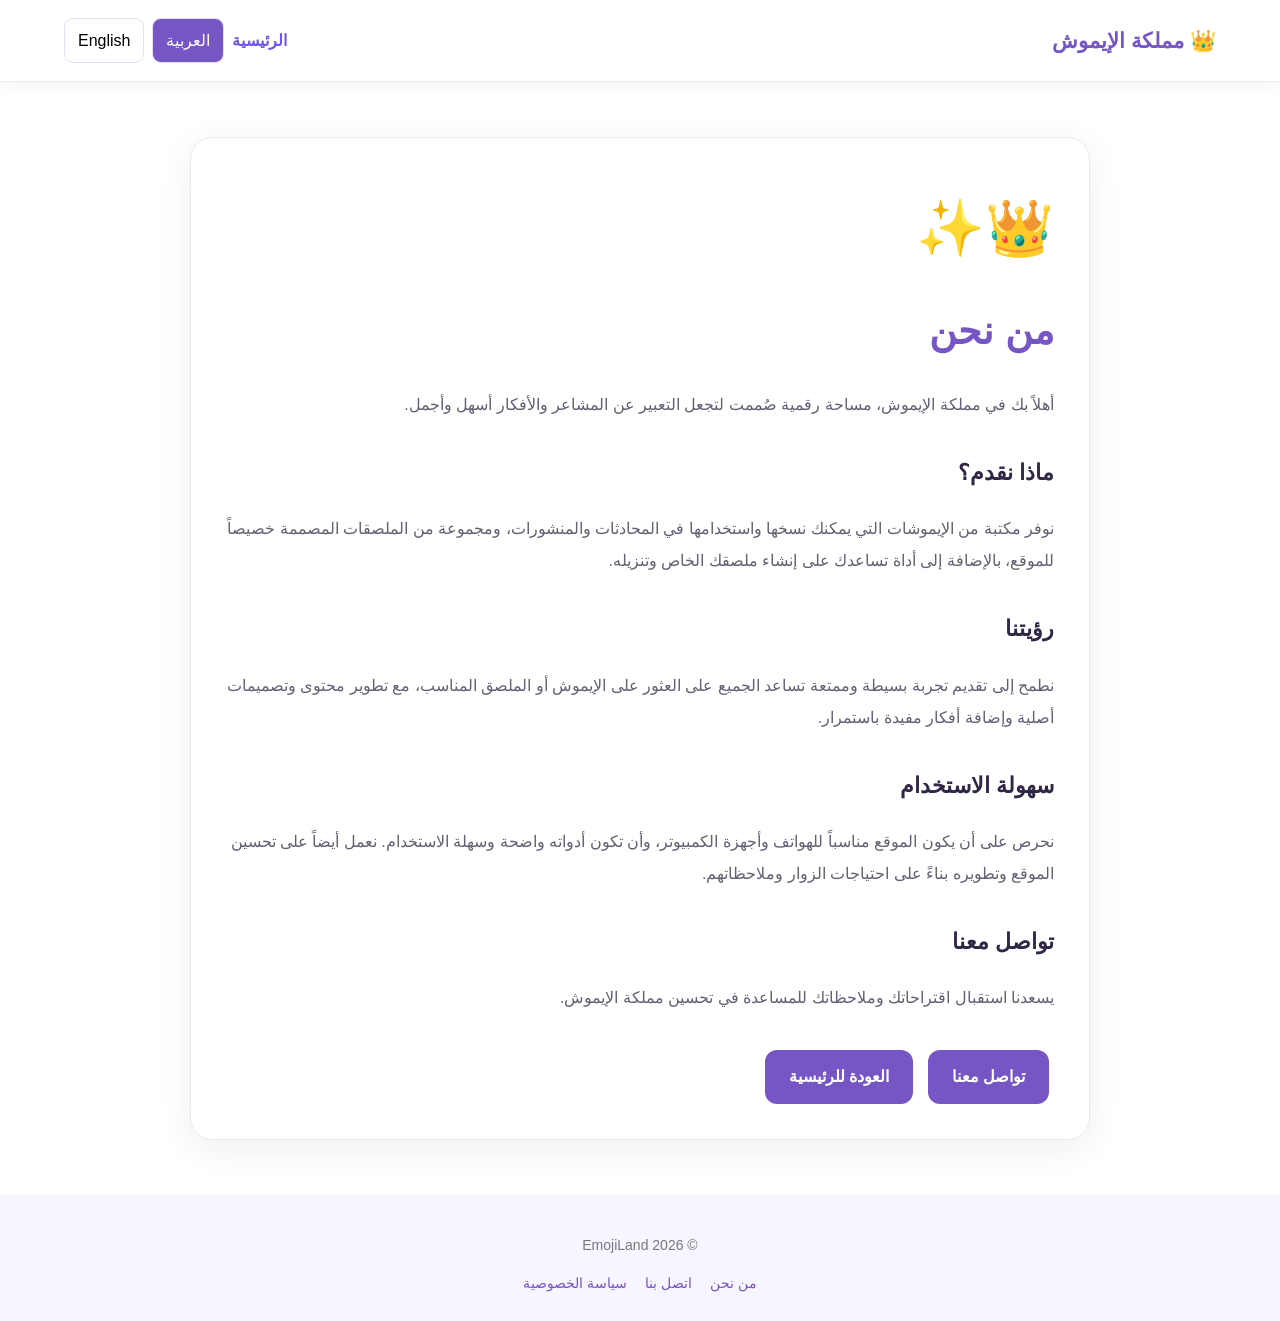
==== about.html @ 87db2301 "Add files via upload" ====
<!DOCTYPE html>
<html lang="ar" dir="rtl">
<head>
  <meta charset="UTF-8">
  <meta name="viewport" content="width=device-width, initial-scale=1.0">
  <meta name="description" content="تعرف على مملكة الإيموش، مكتبة مجانية للإيموشات والملصقات وصانع ملصقات سهل الاستخدام.">
  <meta name="theme-color" content="#7655c5">
  <title>من نحن | مملكة الإيموش</title>
  <link rel="stylesheet" href="style.css">

  <script async src="https://www.googletagmanager.com/gtag/js?id=G-NZ00TSPTWC"></script>
  <script>
    window.dataLayer = window.dataLayer || [];
    function gtag(){dataLayer.push(arguments);}
    gtag('js', new Date());
    gtag('config', 'G-NZ00TSPTWC');
  </script>

  <style>
    .about-page {
      width: min(900px, 92%);
      margin: 55px auto;
      padding: 35px;
      background: #fff;
      border-radius: 22px;
      box-shadow: 0 8px 35px rgba(30, 25, 60, .07);
      line-height: 2;
    }
    .about-page h1 {
      color: #7655c5;
      font-size: clamp(26px, 5vw, 38px);
      margin: 0 0 20px;
    }
    .about-page h2 {
      color: #302747;
      font-size: 22px;
      margin-top: 30px;
    }
    .about-page p {
      color: #626174;
      font-size: 16px;
    }
    .about-icon {
      font-size: 55px;
      margin-bottom: 10px;
    }
    .about-home {
      display: inline-block;
      margin-top: 20px;
      padding: 11px 24px;
      border-radius: 12px;
      background: #7655c5;
      color: white;
      text-decoration: none;
      font-weight: bold;
    }
    .about-header {
      display: flex;
      align-items: center;
      justify-content: space-between;
      gap: 15px;
      flex-wrap: wrap;
      padding: 18px 5%;
      background: white;
      box-shadow: 0 3px 15px rgba(0,0,0,.05);
    }
    .about-brand {
      color: #7655c5;
      font-size: 21px;
      font-weight: bold;
      text-decoration: none;
    }
    .about-actions {
      display: flex;
      align-items: center;
      gap: 8px;
      flex-wrap: wrap;
    }
    .about-actions button {
      border: 1px solid #e5def5;
      background: #fff;
      padding: 8px 13px;
      border-radius: 9px;
      cursor: pointer;
    }
    .about-actions button.active {
      background: #7655c5;
      color: #fff;
    }
    .about-footer {
      text-align: center;
      padding: 25px 15px;
      color: #777;
      font-size: 14px;
    }
    .about-footer a {
      color: #7655c5;
      text-decoration: none;
      margin: 0 7px;
    }
    @media(max-width:600px) {
      .about-page {
        padding: 23px 18px;
        margin: 25px auto;
      }
      .about-page p {
        font-size: 15px;
      }
    }
  </style>
</head>

<body>

  <header class="about-header">
    <a class="about-brand" href="index.html">👑 مملكة الإيموش</a>

    <div class="about-actions">
      <a href="index.html" data-i18n data-ar="الرئيسية" data-en="Home">الرئيسية</a>
      <button type="button" data-lang="ar">العربية</button>
      <button type="button" data-lang="en">English</button>
    </div>
  </header>

  <main class="about-page">
    <div class="about-icon">👑✨</div>

    <h1 data-i18n data-ar="من نحن" data-en="About Us">من نحن</h1>

    <p data-i18n
       data-ar="أهلاً بك في مملكة الإيموش، مساحة رقمية صُممت لتجعل التعبير عن المشاعر والأفكار أسهل وأجمل."
       data-en="Welcome to EmojiLand, a digital space designed to make expressing feelings and ideas easier and more enjoyable.">
      أهلاً بك في مملكة الإيموش، مساحة رقمية صُممت لتجعل التعبير عن المشاعر والأفكار أسهل وأجمل.
    </p>

    <h2 data-i18n data-ar="ماذا نقدم؟" data-en="What Do We Offer?">ماذا نقدم؟</h2>

    <p data-i18n
       data-ar="نوفر مكتبة من الإيموشات التي يمكنك نسخها واستخدامها في المحادثات والمنشورات، ومجموعة من الملصقات المصممة خصيصاً للموقع، بالإضافة إلى أداة تساعدك على إنشاء ملصقك الخاص وتنزيله."
       data-en="We offer a library of emojis you can copy and use in chats and posts, a collection of stickers designed for our website, and a tool that helps you create and download your own sticker.">
      نوفر مكتبة من الإيموشات التي يمكنك نسخها واستخدامها في المحادثات والمنشورات، ومجموعة من الملصقات المصممة خصيصاً للموقع، بالإضافة إلى أداة تساعدك على إنشاء ملصقك الخاص وتنزيله.
    </p>

    <h2 data-i18n data-ar="رؤيتنا" data-en="Our Vision">رؤيتنا</h2>

    <p data-i18n
       data-ar="نطمح إلى تقديم تجربة بسيطة وممتعة تساعد الجميع على العثور على الإيموش أو الملصق المناسب، مع تطوير محتوى وتصميمات أصلية وإضافة أفكار مفيدة باستمرار."
       data-en="Our goal is to provide a simple and enjoyable experience that helps everyone find the right emoji or sticker, while continually developing original designs and useful features.">
      نطمح إلى تقديم تجربة بسيطة وممتعة تساعد الجميع على العثور على الإيموش أو الملصق المناسب، مع تطوير محتوى وتصميمات أصلية وإضافة أفكار مفيدة باستمرار.
    </p>

    <h2 data-i18n data-ar="سهولة الاستخدام" data-en="Easy to Use">سهولة الاستخدام</h2>

    <p data-i18n
       data-ar="نحرص على أن يكون الموقع مناسباً للهواتف وأجهزة الكمبيوتر، وأن تكون أدواته واضحة وسهلة الاستخدام. نعمل أيضاً على تحسين الموقع وتطويره بناءً على احتياجات الزوار وملاحظاتهم."
       data-en="We work to make the website suitable for phones and computers, with clear and easy-to-use tools. We also aim to improve the website based on visitors' needs and feedback.">
      نحرص على أن يكون الموقع مناسباً للهواتف وأجهزة الكمبيوتر، وأن تكون أدواته واضحة وسهلة الاستخدام. نعمل أيضاً على تحسين الموقع وتطويره بناءً على احتياجات الزوار وملاحظاتهم.
    </p>

    <h2 data-i18n data-ar="تواصل معنا" data-en="Get in Touch">تواصل معنا</h2>

    <p data-i18n
       data-ar="يسعدنا استقبال اقتراحاتك وملاحظاتك للمساعدة في تحسين مملكة الإيموش."
       data-en="We welcome your suggestions and feedback to help us improve EmojiLand.">
      يسعدنا استقبال اقتراحاتك وملاحظاتك للمساعدة في تحسين مملكة الإيموش.
    </p>

    <a class="about-home" href="contact.html"
       data-i18n data-ar="تواصل معنا" data-en="Contact Us">تواصل معنا</a>

    <a class="about-home" href="index.html"
       data-i18n data-ar="العودة للرئيسية" data-en="Back to Home">العودة للرئيسية</a>
  </main>

  <footer class="about-footer">
    <p>© <span id="currentYear"></span> EmojiLand</p>
    <a href="about.html" data-i18n data-ar="من نحن" data-en="About Us">من نحن</a>
    <a href="contact.html" data-i18n data-ar="اتصل بنا" data-en="Contact">اتصل بنا</a>
    <a href="privacy.html" data-i18n data-ar="سياسة الخصوصية" data-en="Privacy Policy">سياسة الخصوصية</a>
  </footer>

  <script src="app.js"></script>
  <script>
    document.getElementById("currentYear").textContent = new Date().getFullYear();
  </script>

</body>
</html>
---- style.css ----
/* =========================================
   EMOJILAND - COMPLETE SITE DESIGN
   ========================================= */

:root {
  --primary: #7055ed;
  --primary-dark: #563bd0;
  --pink: #ff6597;
  --dark: #25223b;
  --muted: #77758b;
  --background: #ffffff;
  --soft: #f7f5ff;
  --border: #ece9f5;
  --radius: 20px;
  --shadow: 0 12px 35px rgba(60,43,120,.09);
}

* {
  box-sizing: border-box;
}

html {
  scroll-behavior: smooth;
  scroll-padding-top: 90px;
}

body {
  margin: 0;
  font-family: Arial, Tahoma, sans-serif;
  background: var(--background);
  color: var(--dark);
  line-height: 1.7;
}

button, input, select, textarea {
  font: inherit;
}

button, a {
  -webkit-tap-highlight-color: transparent;
}

a {
  text-decoration: none;
  color: inherit;
}

button {
  cursor: pointer;
}

/* HEADER */

.header {
  width: 100%;
  min-height: 76px;
  padding: 12px 5%;
  display: flex;
  align-items: center;
  justify-content: space-between;
  gap: 20px;
  background: rgba(255,255,255,.97);
  border-bottom: 1px solid var(--border);
  position: sticky;
  top: 0;
  z-index: 1000;
  backdrop-filter: blur(12px);
}

.header-content {
  width: 100%;
  display: flex;
  align-items: center;
  justify-content: space-between;
  gap: 20px;
}

.logo {
  display: flex;
  align-items: center;
  gap: 10px;
  font-size: 19px;
  font-weight: 900;
  white-space: nowrap;
}

.logo-icon {
  width: 38px;
  height: 38px;
  display: grid;
  place-items: center;
  border-radius: 13px;
  color: white;
  font-size: 23px;
  background: linear-gradient(135deg,#7055ed,#ff6597);
}

.navigation, .nav {
  display: flex;
  align-items: center;
  gap: 25px;
}

.navigation a, .nav a {
  color: #625f75;
  font-size: 14px;
  font-weight: 700;
  transition: .2s;
}

.navigation a:hover, .nav a:hover {
  color: var(--primary);
}

.language-button {
  border: 1px solid var(--border);
  border-radius: 30px;
  background: white;
  color: var(--primary);
  font-weight: 800;
  padding: 9px 17px;
  cursor: pointer;
  transition: .2s;
  flex-shrink: 0;
}

.language-button:hover {
  background: var(--soft);
  border-color: var(--primary);
}

/* HERO */

.hero {
  max-width: 1200px;
  margin: 15px auto 0;
  min-height: 390px;
  padding: 45px 35px;
  display: grid;
  grid-template-columns: 1.1fr .9fr;
  align-items: center;
  gap: 25px;
  overflow: hidden;
}

.hero-content {
  position: relative;
  z-index: 2;
}

.small-title {
  display: inline-block;
  color: var(--primary);
  font-size: 14px;
  font-weight: 900;
}

.hero h1 {
  font-size: clamp(36px,5vw,58px);
  line-height: 1.35;
  margin: 10px 0;
  letter-spacing: -1px;
}

.hero p {
  max-width: 540px;
  color: var(--muted);
  font-size: 16px;
  line-height: 2;
  margin: 12px 0 23px;
}

.main-button {
  display: inline-flex;
  justify-content: center;
  align-items: center;
  gap: 8px;
  background: linear-gradient(110deg,var(--primary),#967bff);
  color: white;
  border: 0;
  border-radius: 14px;
  padding: 13px 25px;
  font-weight: 900;
  cursor: pointer;
  box-shadow: 0 9px 24px rgba(112,85,237,.22);
  transition: transform .2s,box-shadow .2s;
}

.main-button:hover {
  transform: translateY(-3px);
  box-shadow: 0 13px 28px rgba(112,85,237,.3);
}

/* HERO ART */

.hero-art {
  height: 300px;
  position: relative;
  display: grid;
  place-items: center;
  background: radial-gradient(circle,#f0eaff 0%,#faf8ff 50%,transparent 72%);
}

.art-center {
  width: 175px;
  height: 175px;
  display: grid;
  place-items: center;
  border-radius: 45px;
  transform: rotate(-12deg);
  background: linear-gradient(135deg,#ffdfeb,#e7e0ff);
  color: white;
  font-size: 80px;
  box-shadow: var(--shadow);
}

.floating-emoji {
  position: absolute;
  display: grid;
  place-items: center;
  width: 75px;
  height: 75px;
  border-radius: 23px;
  background: white;
  font-size: 40px;
  box-shadow: var(--shadow);
  animation: float 4s ease-in-out infinite;
}

.emoji-one { top: 15px; right: 15%; }
.emoji-two { bottom: 15px; right: 20%; animation-delay: .7s; }
.emoji-three { top: 40px; left: 12%; animation-delay: 1.2s; }
.emoji-four { bottom: 25px; left: 14%; animation-delay: 1.7s; }

@keyframes float {
  0%,100% { transform: translateY(0) rotate(-5deg); }
  50% { transform: translateY(-12px) rotate(5deg); }
}

/* GENERAL SECTIONS */

.content-section {
  max-width: 1200px;
  margin: 0 auto;
  padding: 38px 35px;
}

.section-heading {
  display: flex;
  justify-content: space-between;
  align-items: end;
  gap: 20px;
  margin-bottom: 24px;
}

.section-heading h2,
.maker-heading h2 {
  font-size: 29px;
  margin: 5px 0;
}

.section-heading input {
  width: 280px;
  max-width: 100%;
  padding: 12px 16px;
  border: 1px solid var(--border);
  border-radius: 13px;
  background: white;
  outline: none;
}

.section-heading input:focus {
  border-color: var(--primary);
  box-shadow: 0 0 0 3px rgba(112,85,237,.09);
}

/* CATEGORY CARDS */

.emoji-categories {
  display: grid;
  grid-template-columns: repeat(3,minmax(0,1fr));
  gap: 20px;
  width: 100%;
}

.category-card {
  position: relative;
  display: flex;
  flex-direction: column;
  align-items: center;
  justify-content: center;
  min-height: 195px;
  padding: 22px 18px;
  text-align: center;
  background: white;
  border: 1px solid var(--border);
  border-radius: 22px;
  box-shadow: 0 8px 25px rgba(60,43,120,.06);
  transition: .25s ease;
  overflow: hidden;
  cursor: pointer;
}

.category-card:hover {
  transform: translateY(-6px);
  border-color: #cfc4ff;
  box-shadow: var(--shadow);
}

.category-icon {
  font-size: 48px;
  margin-bottom: 8px;
}

.category-card h3 {
  font-size: 18px;
  margin: 5px 0;
}

.category-card p {
  color: var(--muted);
  font-size: 13px;
  margin: 3px 0;
}

.category-arrow {
  color: var(--primary);
  font-size: 22px;
  margin-top: 5px;
}

/* STICKERS */

.stickers-section {
  background: var(--soft);
  max-width: 100%;
  padding-left: max(35px,calc((100% - 1130px)/2));
  padding-right: max(35px,calc((100% - 1130px)/2));
  margin-top: 15px;
  margin-bottom: 15px;
}

.sticker-grid {
  display: grid;
  grid-template-columns: repeat(4,minmax(0,1fr));
  gap: 18px;
}

.sticker-card {
  background: white;
  border: 1px solid var(--border);
  border-radius: 19px;
  padding: 15px;
  text-align: center;
  box-shadow: 0 6px 20px rgba(60,43,120,.05);
  transition: .2s;
}

.sticker-card:hover {
  transform: translateY(-5px);
  box-shadow: var(--shadow);
}

.sticker-art {
  min-height: 140px;
  display: grid;
  place-items: center;
  border-radius: 15px;
  font-size: 65px;
}

.sticker-art.pink { background: #fff0f5; }
.sticker-art.purple { background: #f0eaff; }
.sticker-art.yellow { background: #fff8df; }
.sticker-art.blue { background: #eaf5ff; }

.sticker-card h3 {
  margin: 12px 0 3px;
}

.sticker-card p {
  color: var(--muted);
  font-size: 13px;
  margin: 3px 0;
}

/* STICKER MAKER */

.maker-section {
  padding-top: 45px;
  padding-bottom: 50px;
}

.maker-heading {
  text-align: center;
  margin-bottom: 25px;
}

.maker-heading p {
  color: var(--muted);
}

.maker-box {
  display: grid;
  grid-template-columns: .8fr 1.2fr;
  gap: 25px;
  padding: 25px;
  background: white;
  border: 1px solid var(--border);
  border-radius: 22px;
  box-shadow: var(--shadow);
}

.maker-controls {
  display: flex;
  flex-direction: column;
  gap: 10px;
}

.maker-controls label {
  font-weight: 800;
  margin-top: 5px;
}

.maker-controls input[type="text"],
.maker-controls select {
  width: 100%;
  padding: 12px;
  border: 1px solid var(--border);
  border-radius: 11px;
  background: white;
}

.maker-controls input[type="color"] {
  width: 100%;
  height: 45px;
  border: 1px solid var(--border);
  border-radius: 10px;
  background: white;
  padding: 4px;
}

.maker-controls .main-button {
  margin-top: 12px;
}

.sticker-preview {
  min-width: 0;
  display: grid;
  place-items: center;
  padding: 12px;
  background: var(--soft);
  border-radius: 17px;
}

.sticker-preview canvas {
  display: block;
  width: 100%;
  max-width: 600px;
  height: auto;
  border-radius: 12px;
}

/* TOOLS MARKET BANNER */

.tools-banner {
  position: relative;
  z-index: 2;
  max-width: 1130px;
  width: calc(100% - 40px);
  margin: 25px auto 45px;
  padding: 25px 30px;
  display: flex;
  align-items: center;
  gap: 20px;
  background: linear-gradient(110deg,#f0eaff,#fff0f5);
  border: 1px solid #e8defe;
  border-radius: 22px;
}

.tools-icon {
  width: 65px;
  height: 65px;
  flex-shrink: 0;
  display: grid;
  place-items: center;
  background: white;
  border-radius: 18px;
  font-size: 35px;
}

.tools-banner div:nth-child(2) {
  flex: 1;
}

.tools-banner h3 {
  margin: 0 0 4px;
  font-size: 20px;
}

.tools-banner p {
  margin: 0;
  color: var(--muted);
  font-size: 14px;
}

.tools-banner > a {
  position: relative;
  z-index: 5;
  display: inline-flex;
  align-items: center;
  justify-content: center;
  flex-shrink: 0;
  padding: 12px 20px;
  border-radius: 12px;
  background: var(--primary);
  color: white !important;
  font-weight: 800;
  cursor: pointer;
  pointer-events: auto;
  transition: .2s;
}

.tools-banner > a:hover {
  background: var(--primary-dark);
  transform: translateY(-2px);
}

/* FOOTER */

footer {
  background: #25223b;
  color: white;
  padding: 30px 20px 20px;
  text-align: center;
}

.footer-logo {
  font-size: 21px;
  font-weight: 900;
  margin-bottom: 15px;
}

.footer-links {
  display: flex;
  justify-content: center;
  align-items: center;
  flex-wrap: wrap;
  gap: 12px 25px;
  margin: 15px auto;
}

.footer-links a {
  color: #e4dfff;
  font-size: 14px;
  transition: .2s;
}

.footer-links a:hover {
  color: #ffb6d0;
}

footer small {
  display: block;
  color: #bcb8d0;
  margin-top: 18px;
}

/* ABOUT PAGE */

.about-header {
  display: flex;
  align-items: center;
  justify-content: space-between;
  gap: 15px;
  flex-wrap: wrap;
  padding: 16px 5%;
  background: white;
  border-bottom: 1px solid var(--border);
  box-shadow: 0 3px 15px rgba(0,0,0,.04);
}

.about-brand {
  color: var(--primary);
  font-size: 21px;
  font-weight: bold;
}

.about-actions {
  display: flex;
  align-items: center;
  gap: 12px;
  flex-wrap: wrap;
}

.about-actions a {
  color: var(--primary);
  font-weight: bold;
}

.about-actions button {
  border: 1px solid var(--border);
  background: white;
  padding: 8px 13px;
  border-radius: 9px;
}

.about-actions button.active {
  background: var(--primary);
  color: white;
}

.about-page {
  width: min(900px,92%);
  margin: 35px auto;
  padding: 35px;
  background: white;
  border: 1px solid var(--border);
  border-radius: 22px;
  box-shadow: var(--shadow);
  line-height: 2;
}

.about-page h1 {
  color: var(--primary);
  font-size: clamp(26px,5vw,38px);
  margin: 0 0 20px;
}

.about-page h2 {
  color: var(--dark);
  font-size: 22px;
  margin-top: 25px;
}

.about-page p {
  color: #626174;
  font-size: 16px;
}

.about-icon {
  font-size: 55px;
  margin-bottom: 10px;
}

.about-home {
  display: inline-block;
  margin: 12px 5px 0;
  padding: 11px 24px;
  border-radius: 12px;
  background: var(--primary);
  color: white !important;
  font-weight: bold;
}

.about-footer {
  text-align: center;
  padding: 25px 15px;
  color: #777;
  font-size: 14px;
  background: var(--soft);
}

.about-footer a {
  color: var(--primary);
  margin: 0 7px;
}

/* GENERAL TOOL PAGES */

.tool-container,
.tool-page,
.page-container {
  width: min(1100px,92%);
  margin: 35px auto;
}

.tool-box,
.tool-card,
.tool-panel {
  background: white;
  border: 1px solid var(--border);
  border-radius: 20px;
  padding: 25px;
  box-shadow: 0 8px 25px rgba(60,43,120,.06);
}

.tool-container h1,
.tool-page h1,
.page-container h1 {
  color: var(--primary);
}

input, select, textarea {
  max-width: 100%;
}

button:disabled {
  opacity: .6;
  cursor: not-allowed;
}

.message {
  text-align: center;
  color: var(--primary);
  font-weight: bold;
}

/* RESPONSIVE */

@media (max-width:900px) {
  .header {
    padding: 12px 3%;
    gap: 12px;
  }

  .navigation, .nav {
    gap: 13px;
  }

  .navigation a, .nav a {
    font-size: 13px;
  }

  .hero {
    min-height: 350px;
    padding: 35px 25px;
  }

  .emoji-categories {
    grid-template-columns: repeat(2,minmax(0,1fr));
  }

  .sticker-grid {
    grid-template-columns: repeat(2,minmax(0,1fr));
  }
}

@media (max-width:650px) {
  .header {
    min-height: auto;
    padding: 10px 13px;
    flex-wrap: wrap;
    justify-content: space-between;
    gap: 10px;
  }

  .logo {
    font-size: 16px;
  }

  .logo-icon {
    width: 34px;
    height: 34px;
  }

  .navigation, .nav {
    order: 3;
    width: 100%;
    justify-content: center;
    flex-wrap: wrap;
    gap: 8px 18px;
    padding: 5px 0;
  }

  .navigation a, .nav a {
    font-size: 12px;
  }

  .language-button {
    padding: 7px 12px;
    font-size: 13px;
  }

  .hero {
    display: flex;
    flex-direction: column;
    text-align: center;
    padding: 35px 20px 15px;
    gap: 10px;
  }

  .hero h1 {
    font-size: 35px;
  }

  .hero p {
    font-size: 14px;
    margin: 10px auto 20px;
  }

  .hero-art {
    width: 100%;
    height: 230px;
  }

  .art-center {
    width: 130px;
    height: 130px;
    font-size: 60px;
  }

  .floating-emoji {
    width: 58px;
    height: 58px;
    font-size: 30px;
    border-radius: 17px;
  }

  .content-section {
    padding: 28px 17px;
  }

  .section-heading {
    align-items: stretch;
    flex-direction: column;
    gap: 12px;
  }

  .section-heading h2,
  .maker-heading h2 {
    font-size: 24px;
  }

  .section-heading input {
    width: 100%;
  }

  .emoji-categories {
    grid-template-columns: repeat(2,minmax(0,1fr));
    gap: 12px;
  }

  .category-card {
    min-height: 165px;
    padding: 15px 9px;
  }

  .category-icon {
    font-size: 38px;
  }

  .category-card h3 {
    font-size: 14px;
  }

  .category-card p {
    font-size: 11px;
  }

  .stickers-section {
    padding: 28px 17px;
  }

  .sticker-grid {
    gap: 12px;
  }

  .sticker-card {
    padding: 10px;
  }

  .sticker-art {
    min-height: 105px;
    font-size: 48px;
  }

  .maker-box {
    grid-template-columns: 1fr;
    padding: 16px;
  }

  .tools-banner {
    flex-direction: column;
    text-align: center;
    padding: 22px 16px;
    gap: 12px;
  }

  .tools-banner > a {
    width: 100%;
  }

  .footer-links {
    gap: 10px 16px;
  }

  .about-page {
    padding: 23px 18px;
    margin: 22px auto;
  }

  .about-page p {
    font-size: 15px;
  }
}

@media (max-width:380px) {
  .emoji-categories {
    grid-template-columns: 1fr;
  }

  .sticker-grid {
    grid-template-columns: 1fr 1fr;
  }

  .hero h1 {
    font-size: 30px;
  }
}
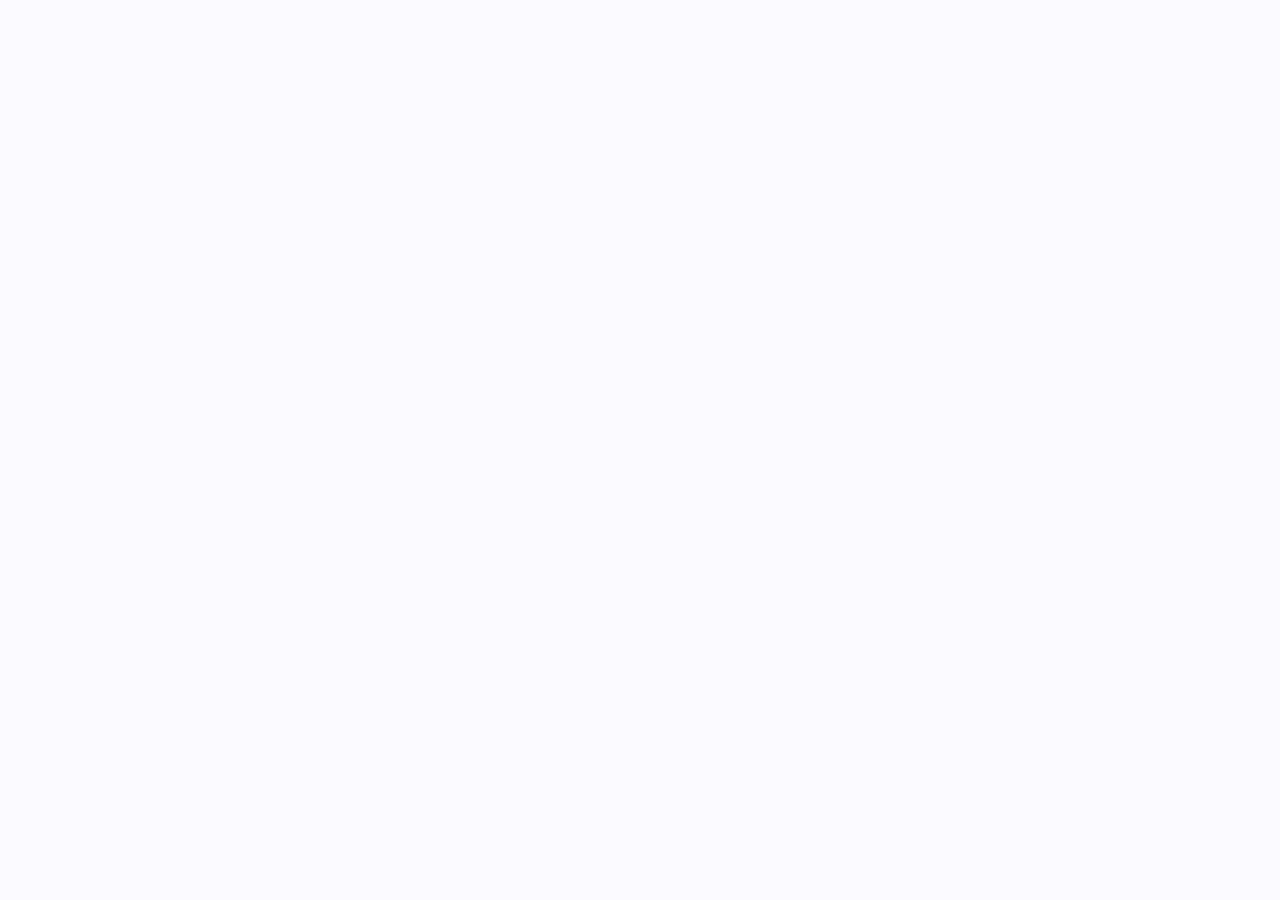
==== commit 8dba3a3b: "SEO: تطوير صفحة من نحن لمملكة الإيموش بمحتوى عربي وإنجليزي شامل وتحسين تجربة المستخدم والروابط الداخ" ====
--- a/about.html
+++ b/about.html
@@ -3,10 +3,27 @@
 <head>
   <meta charset="UTF-8">
   <meta name="viewport" content="width=device-width, initial-scale=1.0">
-  <meta name="description" content="تعرف على مملكة الإيموش، مكتبة مجانية للإيموشات والملصقات وصانع ملصقات سهل الاستخدام.">
+
+  <title>من نحن | مملكة الإيموش - Emojiland</title>
+
+  <meta name="description" content="اكتشف مملكة الإيموش Emojiland، وجهتك لاستخدام ونسخ الإيموشات والملصقات مجانًا. تعرّف على رؤيتنا ومميزات الموقع وأدواتنا الإبداعية.">
+  <meta name="keywords" content="من نحن, مملكة الإيموش, Emojiland, إيموشات, رموز تعبيرية, ملصقات, نسخ الإيموشات, صانع الملصقات">
+  <meta name="robots" content="index, follow">
+  <meta name="author" content="Emojiland">
   <meta name="theme-color" content="#7655c5">
-  <title>من نحن | مملكة الإيموش</title>
+
+  <link rel="canonical" href="https://emojiland.pages.dev/about.html">
   <link rel="stylesheet" href="style.css">
+
+  <meta property="og:type" content="website">
+  <meta property="og:title" content="من نحن | مملكة الإيموش - Emojiland">
+  <meta property="og:description" content="تعرّف على مملكة الإيموش، مكتبتك الرقمية للإيموشات والملصقات والأدوات الإبداعية المجانية.">
+  <meta property="og:url" content="https://emojiland.pages.dev/about.html">
+  <meta property="og:site_name" content="Emojiland">
+
+  <meta name="twitter:card" content="summary">
+  <meta name="twitter:title" content="من نحن | مملكة الإيموش">
+  <meta name="twitter:description" content="اكتشف عالم مملكة الإيموش وتعرّف على خدماتنا ورؤيتنا.">
 
   <script async src="https://www.googletagmanager.com/gtag/js?id=G-NZ00TSPTWC"></script>
   <script>
@@ -17,172 +34,22 @@
   </script>
 
   <style>
-    .about-page {
-      width: min(900px, 92%);
-      margin: 55px auto;
-      padding: 35px;
-      background: #fff;
-      border-radius: 22px;
-      box-shadow: 0 8px 35px rgba(30, 25, 60, .07);
-      line-height: 2;
+    :root {
+      --about-primary: #7655c5;
+      --about-primary-dark: #6040a8;
+      --about-light: #f6f2ff;
+      --about-text: #514d62;
+      --about-heading: #302747;
+      --about-border: #ece6f7;
     }
-    .about-page h1 {
-      color: #7655c5;
-      font-size: clamp(26px, 5vw, 38px);
-      margin: 0 0 20px;
+
+    body {
+      margin: 0;
+      background: #faf9fd;
     }
-    .about-page h2 {
-      color: #302747;
-      font-size: 22px;
-      margin-top: 30px;
-    }
-    .about-page p {
-      color: #626174;
-      font-size: 16px;
-    }
-    .about-icon {
-      font-size: 55px;
-      margin-bottom: 10px;
-    }
-    .about-home {
-      display: inline-block;
-      margin-top: 20px;
-      padding: 11px 24px;
-      border-radius: 12px;
-      background: #7655c5;
-      color: white;
-      text-decoration: none;
-      font-weight: bold;
-    }
+
     .about-header {
       display: flex;
       align-items: center;
       justify-content: space-between;
-      gap: 15px;
-      flex-wrap: wrap;
-      padding: 18px 5%;
-      background: white;
-      box-shadow: 0 3px 15px rgba(0,0,0,.05);
-    }
-    .about-brand {
-      color: #7655c5;
-      font-size: 21px;
-      font-weight: bold;
-      text-decoration: none;
-    }
-    .about-actions {
-      display: flex;
-      align-items: center;
-      gap: 8px;
-      flex-wrap: wrap;
-    }
-    .about-actions button {
-      border: 1px solid #e5def5;
-      background: #fff;
-      padding: 8px 13px;
-      border-radius: 9px;
-      cursor: pointer;
-    }
-    .about-actions button.active {
-      background: #7655c5;
-      color: #fff;
-    }
-    .about-footer {
-      text-align: center;
-      padding: 25px 15px;
-      color: #777;
-      font-size: 14px;
-    }
-    .about-footer a {
-      color: #7655c5;
-      text-decoration: none;
-      margin: 0 7px;
-    }
-    @media(max-width:600px) {
-      .about-page {
-        padding: 23px 18px;
-        margin: 25px auto;
-      }
-      .about-page p {
-        font-size: 15px;
-      }
-    }
-  </style>
-</head>
-
-<body>
-
-  <header class="about-header">
-    <a class="about-brand" href="index.html">👑 مملكة الإيموش</a>
-
-    <div class="about-actions">
-      <a href="index.html" data-i18n data-ar="الرئيسية" data-en="Home">الرئيسية</a>
-      <button type="button" data-lang="ar">العربية</button>
-      <button type="button" data-lang="en">English</button>
-    </div>
-  </header>
-
-  <main class="about-page">
-    <div class="about-icon">👑✨</div>
-
-    <h1 data-i18n data-ar="من نحن" data-en="About Us">من نحن</h1>
-
-    <p data-i18n
-       data-ar="أهلاً بك في مملكة الإيموش، مساحة رقمية صُممت لتجعل التعبير عن المشاعر والأفكار أسهل وأجمل."
-       data-en="Welcome to EmojiLand, a digital space designed to make expressing feelings and ideas easier and more enjoyable.">
-      أهلاً بك في مملكة الإيموش، مساحة رقمية صُممت لتجعل التعبير عن المشاعر والأفكار أسهل وأجمل.
-    </p>
-
-    <h2 data-i18n data-ar="ماذا نقدم؟" data-en="What Do We Offer?">ماذا نقدم؟</h2>
-
-    <p data-i18n
-       data-ar="نوفر مكتبة من الإيموشات التي يمكنك نسخها واستخدامها في المحادثات والمنشورات، ومجموعة من الملصقات المصممة خصيصاً للموقع، بالإضافة إلى أداة تساعدك على إنشاء ملصقك الخاص وتنزيله."
-       data-en="We offer a library of emojis you can copy and use in chats and posts, a collection of stickers designed for our website, and a tool that helps you create and download your own sticker.">
-      نوفر مكتبة من الإيموشات التي يمكنك نسخها واستخدامها في المحادثات والمنشورات، ومجموعة من الملصقات المصممة خصيصاً للموقع، بالإضافة إلى أداة تساعدك على إنشاء ملصقك الخاص وتنزيله.
-    </p>
-
-    <h2 data-i18n data-ar="رؤيتنا" data-en="Our Vision">رؤيتنا</h2>
-
-    <p data-i18n
-       data-ar="نطمح إلى تقديم تجربة بسيطة وممتعة تساعد الجميع على العثور على الإيموش أو الملصق المناسب، مع تطوير محتوى وتصميمات أصلية وإضافة أفكار مفيدة باستمرار."
-       data-en="Our goal is to provide a simple and enjoyable experience that helps everyone find the right emoji or sticker, while continually developing original designs and useful features.">
-      نطمح إلى تقديم تجربة بسيطة وممتعة تساعد الجميع على العثور على الإيموش أو الملصق المناسب، مع تطوير محتوى وتصميمات أصلية وإضافة أفكار مفيدة باستمرار.
-    </p>
-
-    <h2 data-i18n data-ar="سهولة الاستخدام" data-en="Easy to Use">سهولة الاستخدام</h2>
-
-    <p data-i18n
-       data-ar="نحرص على أن يكون الموقع مناسباً للهواتف وأجهزة الكمبيوتر، وأن تكون أدواته واضحة وسهلة الاستخدام. نعمل أيضاً على تحسين الموقع وتطويره بناءً على احتياجات الزوار وملاحظاتهم."
-       data-en="We work to make the website suitable for phones and computers, with clear and easy-to-use tools. We also aim to improve the website based on visitors' needs and feedback.">
-      نحرص على أن يكون الموقع مناسباً للهواتف وأجهزة الكمبيوتر، وأن تكون أدواته واضحة وسهلة الاستخدام. نعمل أيضاً على تحسين الموقع وتطويره بناءً على احتياجات الزوار وملاحظاتهم.
-    </p>
-
-    <h2 data-i18n data-ar="تواصل معنا" data-en="Get in Touch">تواصل معنا</h2>
-
-    <p data-i18n
-       data-ar="يسعدنا استقبال اقتراحاتك وملاحظاتك للمساعدة في تحسين مملكة الإيموش."
-       data-en="We welcome your suggestions and feedback to help us improve EmojiLand.">
-      يسعدنا استقبال اقتراحاتك وملاحظاتك للمساعدة في تحسين مملكة الإيموش.
-    </p>
-
-    <a class="about-home" href="contact.html"
-       data-i18n data-ar="تواصل معنا" data-en="Contact Us">تواصل معنا</a>
-
-    <a class="about-home" href="index.html"
-       data-i18n data-ar="العودة للرئيسية" data-en="Back to Home">العودة للرئيسية</a>
-  </main>
-
-  <footer class="about-footer">
-    <p>© <span id="currentYear"></span> EmojiLand</p>
-    <a href="about.html" data-i18n data-ar="من نحن" data-en="About Us">من نحن</a>
-    <a href="contact.html" data-i18n data-ar="اتصل بنا" data-en="Contact">اتصل بنا</a>
-    <a href="privacy.html" data-i18n data-ar="سياسة الخصوصية" data-en="Privacy Policy">سياسة الخصوصية</a>
-  </footer>
-
-  <script src="app.js"></script>
-  <script>
-    document.getElementById("currentYear").textContent = new Date().getFullYear();
-  </script>
-
-</body>
-</html>+      gap: 
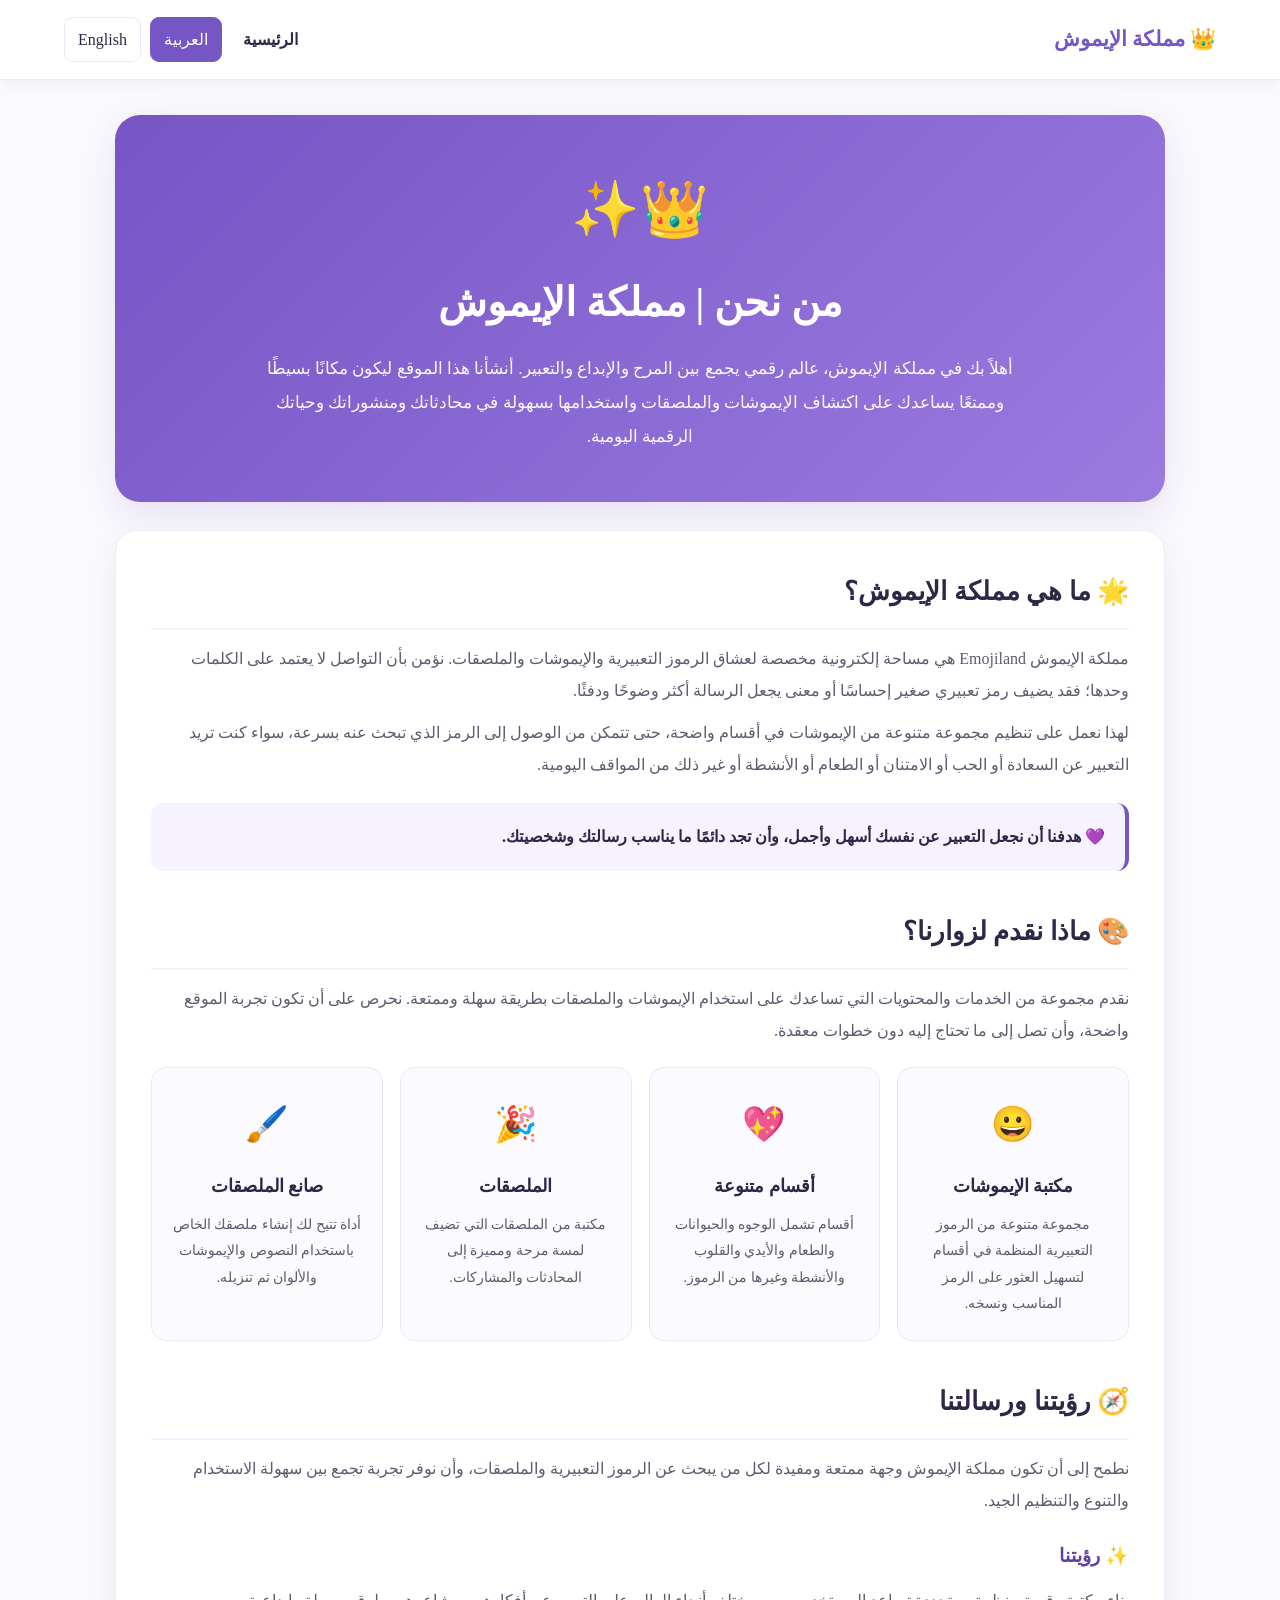
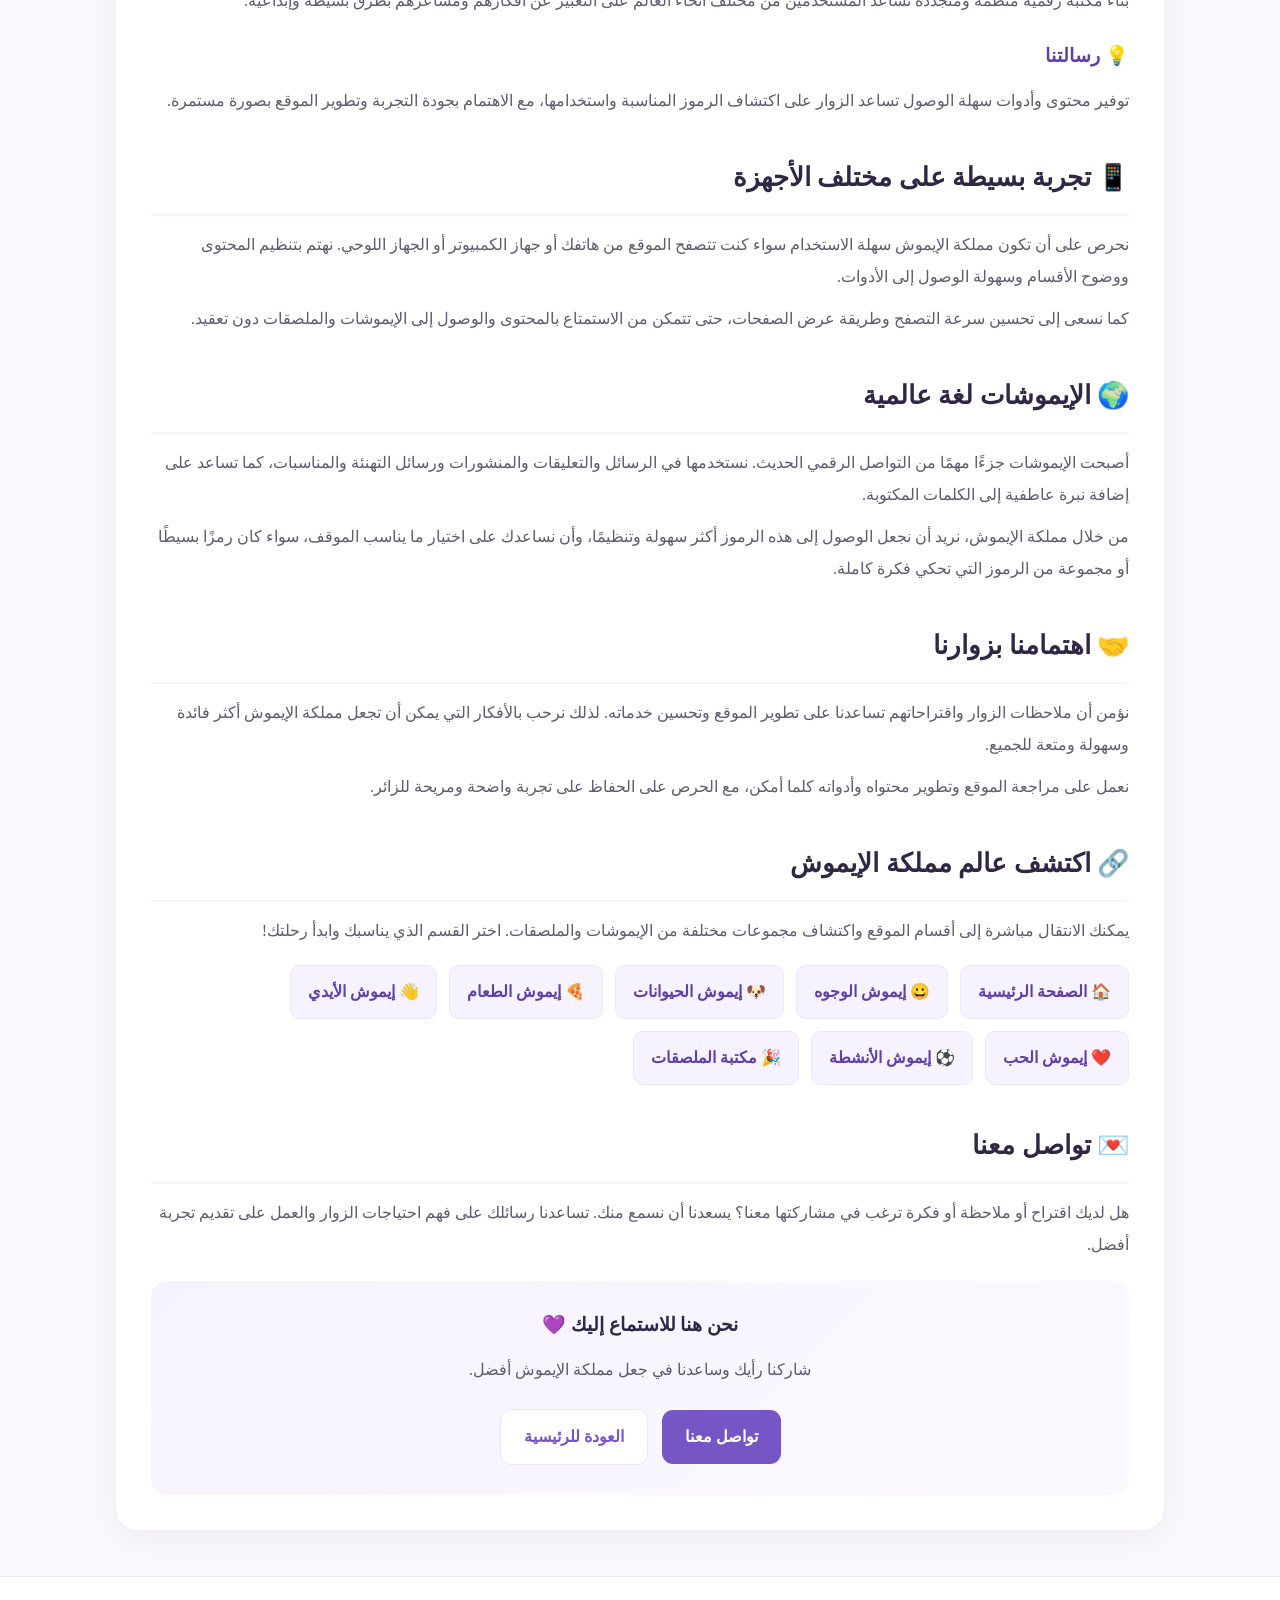
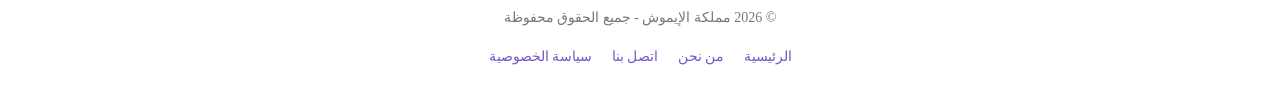
==== commit dfe5735a: "SEO: تطوير صفحة من نحن لمملكة الإيموش بمحتوى عربي وإنجليزي شامل وتحسين التصميم والروابط الداخلية" ====
--- a/about.html
+++ b/about.html
@@ -6,10 +6,10 @@
 
   <title>من نحن | مملكة الإيموش - Emojiland</title>
 
-  <meta name="description" content="اكتشف مملكة الإيموش Emojiland، وجهتك لاستخدام ونسخ الإيموشات والملصقات مجانًا. تعرّف على رؤيتنا ومميزات الموقع وأدواتنا الإبداعية.">
-  <meta name="keywords" content="من نحن, مملكة الإيموش, Emojiland, إيموشات, رموز تعبيرية, ملصقات, نسخ الإيموشات, صانع الملصقات">
+  <meta name="description" content="تعرّف على مملكة الإيموش Emojiland، وجهتك المجانية لاكتشاف ونسخ الإيموشات والملصقات واستخدام أدوات إبداعية سهلة وممتعة.">
+  <meta name="keywords" content="مملكة الإيموش, Emojiland, من نحن, إيموشات, رموز تعبيرية, ملصقات, نسخ الإيموشات, صانع الملصقات">
+  <meta name="author" content="Emojiland">
   <meta name="robots" content="index, follow">
-  <meta name="author" content="Emojiland">
   <meta name="theme-color" content="#7655c5">
 
   <link rel="canonical" href="https://emojiland.pages.dev/about.html">
@@ -17,14 +17,15 @@
 
   <meta property="og:type" content="website">
   <meta property="og:title" content="من نحن | مملكة الإيموش - Emojiland">
-  <meta property="og:description" content="تعرّف على مملكة الإيموش، مكتبتك الرقمية للإيموشات والملصقات والأدوات الإبداعية المجانية.">
+  <meta property="og:description" content="اكتشف مملكة الإيموش، مكتبتك الرقمية للإيموشات والملصقات والأدوات الإبداعية المجانية.">
   <meta property="og:url" content="https://emojiland.pages.dev/about.html">
   <meta property="og:site_name" content="Emojiland">
 
   <meta name="twitter:card" content="summary">
   <meta name="twitter:title" content="من نحن | مملكة الإيموش">
-  <meta name="twitter:description" content="اكتشف عالم مملكة الإيموش وتعرّف على خدماتنا ورؤيتنا.">
-
+  <meta name="twitter:description" content="تعرّف على رؤيتنا وخدماتنا والعالم الإبداعي الذي نقدمه في مملكة الإيموش.">
+
+  <!-- Google Analytics -->
   <script async src="https://www.googletagmanager.com/gtag/js?id=G-NZ00TSPTWC"></script>
   <script>
     window.dataLayer = window.dataLayer || [];
@@ -38,18 +39,746 @@
       --about-primary: #7655c5;
       --about-primary-dark: #6040a8;
       --about-light: #f6f2ff;
-      --about-text: #514d62;
+      --about-text: #5f5b70;
       --about-heading: #302747;
       --about-border: #ece6f7;
+      --about-white: #ffffff;
+    }
+
+    * {
+      box-sizing: border-box;
+    }
+
+    html {
+      scroll-behavior: smooth;
     }
 
     body {
       margin: 0;
       background: #faf9fd;
+      color: var(--about-text);
+      font-family: inherit;
     }
 
     .about-header {
       display: flex;
       align-items: center;
       justify-content: space-between;
-      gap: 
+      gap: 15px;
+      flex-wrap: wrap;
+      padding: 17px 5%;
+      background: var(--about-white);
+      box-shadow: 0 3px 15px rgba(0, 0, 0, .05);
+    }
+
+    .about-brand {
+      color: var(--about-primary);
+      font-size: 21px;
+      font-weight: bold;
+      text-decoration: none;
+      white-space: nowrap;
+    }
+
+    .about-actions {
+      display: flex;
+      align-items: center;
+      gap: 9px;
+      flex-wrap: wrap;
+    }
+
+    .about-actions a {
+      color: var(--about-heading);
+      text-decoration: none;
+      font-weight: 600;
+      padding: 8px 12px;
+      border-radius: 9px;
+      transition: .2s;
+    }
+
+    .about-actions a:hover {
+      background: var(--about-light);
+      color: var(--about-primary);
+    }
+
+    .about-actions button {
+      border: 1px solid var(--about-border);
+      background: #fff;
+      color: var(--about-heading);
+      padding: 8px 13px;
+      border-radius: 9px;
+      cursor: pointer;
+      font: inherit;
+      transition: .2s;
+    }
+
+    .about-actions button:hover,
+    .about-actions button.active {
+      background: var(--about-primary);
+      border-color: var(--about-primary);
+      color: #fff;
+    }
+
+    .about-hero {
+      width: min(1050px, 92%);
+      margin: 35px auto 0;
+      padding: 48px 30px;
+      border-radius: 25px;
+      background: linear-gradient(135deg, #7655c5, #9b7be0);
+      color: #fff;
+      text-align: center;
+      box-shadow: 0 12px 35px rgba(118, 85, 197, .15);
+    }
+
+    .about-hero-icon {
+      font-size: 55px;
+      margin-bottom: 12px;
+    }
+
+    .about-hero h1 {
+      margin: 0 0 15px;
+      font-size: clamp(28px, 5vw, 40px);
+      color: #fff;
+    }
+
+    .about-hero p {
+      max-width: 780px;
+      margin: auto;
+      color: rgba(255, 255, 255, .95);
+      font-size: 17px;
+      line-height: 2;
+    }
+
+    .about-page {
+      width: min(1050px, 92%);
+      margin: 28px auto 45px;
+      padding: 35px;
+      background: var(--about-white);
+      border: 1px solid #f0edf6;
+      border-radius: 22px;
+      box-shadow: 0 8px 35px rgba(30, 25, 60, .055);
+      line-height: 2;
+    }
+
+    .about-section {
+      margin-bottom: 35px;
+    }
+
+    .about-section:last-child {
+      margin-bottom: 0;
+    }
+
+    .about-section h2 {
+      color: var(--about-heading);
+      font-size: clamp(21px, 3vw, 26px);
+      margin: 0 0 13px;
+      padding-bottom: 10px;
+      border-bottom: 2px solid var(--about-light);
+    }
+
+    .about-section h3 {
+      color: var(--about-primary-dark);
+      font-size: 19px;
+      margin: 20px 0 8px;
+    }
+
+    .about-section p {
+      color: var(--about-text);
+      font-size: 16px;
+      margin: 10px 0;
+    }
+
+    .about-section ul {
+      padding-inline-start: 25px;
+      margin: 12px 0;
+    }
+
+    .about-section li {
+      color: var(--about-text);
+      margin: 8px 0;
+      padding-inline-start: 5px;
+    }
+
+    .about-highlight {
+      background: var(--about-light);
+      border-inline-start: 4px solid var(--about-primary);
+      padding: 18px 20px;
+      border-radius: 12px;
+      margin: 22px 0;
+    }
+
+    .about-highlight p {
+      margin: 0;
+      color: var(--about-heading);
+      font-weight: 600;
+    }
+
+    .about-features {
+      display: grid;
+      grid-template-columns: repeat(auto-fit, minmax(210px, 1fr));
+      gap: 17px;
+      margin: 20px 0;
+    }
+
+    .about-feature {
+      padding: 22px 18px;
+      background: #fbfaff;
+      border: 1px solid var(--about-border);
+      border-radius: 15px;
+      text-align: center;
+    }
+
+    .about-feature-icon {
+      font-size: 35px;
+      margin-bottom: 8px;
+    }
+
+    .about-feature h3 {
+      margin: 5px 0 8px;
+      color: var(--about-heading);
+      font-size: 18px;
+    }
+
+    .about-feature p {
+      margin: 0;
+      font-size: 14px;
+      line-height: 1.9;
+    }
+
+    .about-links {
+      display: flex;
+      flex-wrap: wrap;
+      gap: 12px;
+      margin-top: 18px;
+    }
+
+    .about-links a {
+      display: inline-block;
+      padding: 10px 17px;
+      background: var(--about-light);
+      border: 1px solid var(--about-border);
+      border-radius: 10px;
+      color: var(--about-primary-dark);
+      font-weight: bold;
+      text-decoration: none;
+      transition: .2s;
+    }
+
+    .about-links a:hover {
+      background: var(--about-primary);
+      border-color: var(--about-primary);
+      color: #fff;
+      transform: translateY(-2px);
+    }
+
+    .about-contact-box {
+      padding: 25px;
+      margin-top: 20px;
+      border-radius: 16px;
+      background: linear-gradient(135deg, #f6f2ff, #fbf9ff);
+      text-align: center;
+    }
+
+    .about-contact-box h3 {
+      margin-top: 0;
+      color: var(--about-heading);
+    }
+
+    .about-contact-box p {
+      margin-bottom: 18px;
+    }
+
+    .about-button {
+      display: inline-block;
+      margin: 5px;
+      padding: 11px 23px;
+      border-radius: 11px;
+      background: var(--about-primary);
+      color: #fff;
+      text-decoration: none;
+      font-weight: bold;
+      transition: .2s;
+    }
+
+    .about-button:hover {
+      background: var(--about-primary-dark);
+      transform: translateY(-2px);
+    }
+
+    .about-button.secondary {
+      background: #fff;
+      color: var(--about-primary);
+      border: 1px solid var(--about-border);
+    }
+
+    .about-button.secondary:hover {
+      background: var(--about-light);
+    }
+
+    .about-footer {
+      text-align: center;
+      padding: 27px 15px;
+      background: #fff;
+      border-top: 1px solid #eeeaf5;
+      color: #777;
+      font-size: 14px;
+      line-height: 2;
+    }
+
+    .about-footer p {
+      margin: 0 0 8px;
+    }
+
+    .about-footer a {
+      display: inline-block;
+      color: var(--about-primary);
+      text-decoration: none;
+      margin: 3px 8px;
+    }
+
+    .about-footer a:hover {
+      text-decoration: underline;
+    }
+
+    [dir="ltr"] .about-section ul {
+      padding-inline-start: 25px;
+    }
+
+    @media (max-width: 600px) {
+      .about-header {
+        justify-content: center;
+        padding: 15px 4%;
+      }
+
+      .about-brand {
+        width: 100%;
+        text-align: center;
+        font-size: 19px;
+      }
+
+      .about-actions {
+        justify-content: center;
+      }
+
+      .about-hero {
+        margin-top: 20px;
+        padding: 32px 19px;
+        border-radius: 18px;
+      }
+
+      .about-hero-icon {
+        font-size: 45px;
+      }
+
+      .about-hero p {
+        font-size: 15px;
+      }
+
+      .about-page {
+        padding: 24px 18px;
+        margin: 20px auto 30px;
+      }
+
+      .about-section {
+        margin-bottom: 28px;
+      }
+
+      .about-section p,
+      .about-section li {
+        font-size: 15px;
+      }
+
+      .about-features {
+        grid-template-columns: 1fr;
+      }
+
+      .about-links {
+        flex-direction: column;
+      }
+
+      .about-links a {
+        text-align: center;
+      }
+
+      .about-contact-box {
+        padding: 20px 14px;
+      }
+    }
+  </style>
+</head>
+
+<body>
+
+  <header class="about-header">
+    <a class="about-brand" href="index.html">
+      👑 مملكة الإيموش
+    </a>
+
+    <nav class="about-actions" aria-label="Main navigation">
+      <a href="index.html"
+         data-i18n
+         data-ar="الرئيسية"
+         data-en="Home">الرئيسية</a>
+
+      <button type="button" data-lang="ar">العربية</button>
+      <button type="button" data-lang="en">English</button>
+    </nav>
+  </header>
+
+  <main>
+
+    <section class="about-hero">
+      <div class="about-hero-icon" aria-hidden="true">👑✨</div>
+
+      <h1 data-i18n
+          data-ar="من نحن | مملكة الإيموش"
+          data-en="About Us | Emojiland">
+        من نحن | مملكة الإيموش
+      </h1>
+
+      <p data-i18n
+         data-ar="أهلاً بك في مملكة الإيموش، عالم رقمي يجمع بين المرح والإبداع والتعبير. أنشأنا هذا الموقع ليكون مكانًا بسيطًا وممتعًا يساعدك على اكتشاف الإيموشات والملصقات واستخدامها بسهولة في محادثاتك ومنشوراتك وحياتك الرقمية اليومية."
+         data-en="Welcome to Emojiland, a digital world that brings together fun, creativity, and expression. We created this website as a simple and enjoyable place to discover emojis and stickers and use them easily in your conversations, posts, and everyday digital life.">
+        أهلاً بك في مملكة الإيموش، عالم رقمي يجمع بين المرح والإبداع والتعبير. أنشأنا هذا الموقع ليكون مكانًا بسيطًا وممتعًا يساعدك على اكتشاف الإيموشات والملصقات واستخدامها بسهولة في محادثاتك ومنشوراتك وحياتك الرقمية اليومية.
+      </p>
+    </section>
+
+    <div class="about-page">
+
+      <section class="about-section">
+        <h2 data-i18n
+            data-ar="🌟 ما هي مملكة الإيموش؟"
+            data-en="🌟 What Is Emojiland?">
+          🌟 ما هي مملكة الإيموش؟
+        </h2>
+
+        <p data-i18n
+           data-ar="مملكة الإيموش Emojiland هي مساحة إلكترونية مخصصة لعشاق الرموز التعبيرية والإيموشات والملصقات. نؤمن بأن التواصل لا يعتمد على الكلمات وحدها؛ فقد يضيف رمز تعبيري صغير إحساسًا أو معنى يجعل الرسالة أكثر وضوحًا ودفئًا."
+           data-en="Emojiland is an online space dedicated to people who enjoy emojis, expressive symbols, and stickers. We believe communication is about more than words alone. A small emoji can add emotion, meaning, and warmth that make a message clearer and more engaging.">
+          مملكة الإيموش Emojiland هي مساحة إلكترونية مخصصة لعشاق الرموز التعبيرية والإيموشات والملصقات. نؤمن بأن التواصل لا يعتمد على الكلمات وحدها؛ فقد يضيف رمز تعبيري صغير إحساسًا أو معنى يجعل الرسالة أكثر وضوحًا ودفئًا.
+        </p>
+
+        <p data-i18n
+           data-ar="لهذا نعمل على تنظيم مجموعة متنوعة من الإيموشات في أقسام واضحة، حتى تتمكن من الوصول إلى الرمز الذي تبحث عنه بسرعة، سواء كنت تريد التعبير عن السعادة أو الحب أو الامتنان أو الطعام أو الأنشطة أو غير ذلك من المواقف اليومية."
+           data-en="That is why we organize a variety of emojis into clear categories, helping you quickly find the symbol you need, whether you want to express happiness, love, gratitude, food, activities, or everyday moments.">
+          لهذا نعمل على تنظيم مجموعة متنوعة من الإيموشات في أقسام واضحة، حتى تتمكن من الوصول إلى الرمز الذي تبحث عنه بسرعة، سواء كنت تريد التعبير عن السعادة أو الحب أو الامتنان أو الطعام أو الأنشطة أو غير ذلك من المواقف اليومية.
+        </p>
+
+        <div class="about-highlight">
+          <p data-i18n
+             data-ar="💜 هدفنا أن نجعل التعبير عن نفسك أسهل وأجمل، وأن تجد دائمًا ما يناسب رسالتك وشخصيتك."
+             data-en="💜 Our goal is to make self-expression easier and more enjoyable, so you can always find something that fits your message and personality.">
+            💜 هدفنا أن نجعل التعبير عن نفسك أسهل وأجمل، وأن تجد دائمًا ما يناسب رسالتك وشخصيتك.
+          </p>
+        </div>
+      </section>
+
+      <section class="about-section">
+        <h2 data-i18n
+            data-ar="🎨 ماذا نقدم لزوارنا؟"
+            data-en="🎨 What Do We Offer?">
+          🎨 ماذا نقدم لزوارنا؟
+        </h2>
+
+        <p data-i18n
+           data-ar="نقدم مجموعة من الخدمات والمحتويات التي تساعدك على استخدام الإيموشات والملصقات بطريقة سهلة وممتعة. نحرص على أن تكون تجربة الموقع واضحة، وأن تصل إلى ما تحتاج إليه دون خطوات معقدة."
+           data-en="We offer a collection of features and content that help you use emojis and stickers in a simple and enjoyable way. We aim to keep the website experience clear, so you can find what you need without complicated steps.">
+          نقدم مجموعة من الخدمات والمحتويات التي تساعدك على استخدام الإيموشات والملصقات بطريقة سهلة وممتعة. نحرص على أن تكون تجربة الموقع واضحة، وأن تصل إلى ما تحتاج إليه دون خطوات معقدة.
+        </p>
+
+        <div class="about-features">
+
+          <article class="about-feature">
+            <div class="about-feature-icon" aria-hidden="true">😀</div>
+            <h3 data-i18n
+                data-ar="مكتبة الإيموشات"
+                data-en="Emoji Library">
+              مكتبة الإيموشات
+            </h3>
+            <p data-i18n
+               data-ar="مجموعة متنوعة من الرموز التعبيرية المنظمة في أقسام لتسهيل العثور على الرمز المناسب ونسخه."
+               data-en="A variety of emojis organized into categories, making it easy to find and copy the right symbol.">
+              مجموعة متنوعة من الرموز التعبيرية المنظمة في أقسام لتسهيل العثور على الرمز المناسب ونسخه.
+            </p>
+          </article>
+
+          <article class="about-feature">
+            <div class="about-feature-icon" aria-hidden="true">💖</div>
+            <h3 data-i18n
+                data-ar="أقسام متنوعة"
+                data-en="Different Categories">
+              أقسام متنوعة
+            </h3>
+            <p data-i18n
+               data-ar="أقسام تشمل الوجوه والحيوانات والطعام والأيدي والقلوب والأنشطة وغيرها من الرموز."
+               data-en="Categories covering smileys, animals, food, hands, hearts, activities, and many other symbols.">
+              أقسام تشمل الوجوه والحيوانات والطعام والأيدي والقلوب والأنشطة وغيرها من الرموز.
+            </p>
+          </article>
+
+          <article class="about-feature">
+            <div class="about-feature-icon" aria-hidden="true">🎉</div>
+            <h3 data-i18n
+                data-ar="الملصقات"
+                data-en="Stickers">
+              الملصقات
+            </h3>
+            <p data-i18n
+               data-ar="مكتبة من الملصقات التي تضيف لمسة مرحة ومميزة إلى المحادثات والمشاركات."
+               data-en="A sticker collection that adds a fun and personal touch to conversations and posts.">
+              مكتبة من الملصقات التي تضيف لمسة مرحة ومميزة إلى المحادثات والمشاركات.
+            </p>
+          </article>
+
+          <article class="about-feature">
+            <div class="about-feature-icon" aria-hidden="true">🖌️</div>
+            <h3 data-i18n
+                data-ar="صانع الملصقات"
+                data-en="Sticker Maker">
+              صانع الملصقات
+            </h3>
+            <p data-i18n
+               data-ar="أداة تتيح لك إنشاء ملصقك الخاص باستخدام النصوص والإيموشات والألوان ثم تنزيله."
+               data-en="A tool that lets you create your own sticker using text, emojis, and colors, then download it.">
+              أداة تتيح لك إنشاء ملصقك الخاص باستخدام النصوص والإيموشات والألوان ثم تنزيله.
+            </p>
+          </article>
+
+        </div>
+      </section>
+
+      <section class="about-section">
+        <h2 data-i18n
+            data-ar="🧭 رؤيتنا ورسالتنا"
+            data-en="🧭 Our Vision and Mission">
+          🧭 رؤيتنا ورسالتنا
+        </h2>
+
+        <p data-i18n
+           data-ar="نطمح إلى أن تكون مملكة الإيموش وجهة ممتعة ومفيدة لكل من يبحث عن الرموز التعبيرية والملصقات، وأن نوفر تجربة تجمع بين سهولة الاستخدام والتنوع والتنظيم الجيد."
+           data-en="We aspire to make Emojiland an enjoyable and useful destination for everyone looking for emojis and stickers, offering an experience that combines ease of use, variety, and clear organization.">
+          نطمح إلى أن تكون مملكة الإيموش وجهة ممتعة ومفيدة لكل من يبحث عن الرموز التعبيرية والملصقات، وأن نوفر تجربة تجمع بين سهولة الاستخدام والتنوع والتنظيم الجيد.
+        </p>
+
+        <h3 data-i18n
+            data-ar="✨ رؤيتنا"
+            data-en="✨ Our Vision">
+          ✨ رؤيتنا
+        </h3>
+
+        <p data-i18n
+           data-ar="بناء مكتبة رقمية منظمة ومتجددة تساعد المستخدمين من مختلف أنحاء العالم على التعبير عن أفكارهم ومشاعرهم بطرق بسيطة وإبداعية."
+           data-en="To build an organized and evolving digital library that helps people around the world express their ideas and feelings in simple and creative ways.">
+          بناء مكتبة رقمية منظمة ومتجددة تساعد المستخدمين من مختلف أنحاء العالم على التعبير عن أفكارهم ومشاعرهم بطرق بسيطة وإبداعية.
+        </p>
+
+        <h3 data-i18n
+            data-ar="💡 رسالتنا"
+            data-en="💡 Our Mission">
+          💡 رسالتنا
+        </h3>
+
+        <p data-i18n
+           data-ar="توفير محتوى وأدوات سهلة الوصول تساعد الزوار على اكتشاف الرموز المناسبة واستخدامها، مع الاهتمام بجودة التجربة وتطوير الموقع بصورة مستمرة."
+           data-en="To provide accessible content and easy-to-use tools that help visitors discover and use the right symbols, while focusing on quality and continuous improvement.">
+          توفير محتوى وأدوات سهلة الوصول تساعد الزوار على اكتشاف الرموز المناسبة واستخدامها، مع الاهتمام بجودة التجربة وتطوير الموقع بصورة مستمرة.
+        </p>
+      </section>
+
+      <section class="about-section">
+        <h2 data-i18n
+            data-ar="📱 تجربة بسيطة على مختلف الأجهزة"
+            data-en="📱 A Simple Experience on Every Device">
+          📱 تجربة بسيطة على مختلف الأجهزة
+        </h2>
+
+        <p data-i18n
+           data-ar="نحرص على أن تكون مملكة الإيموش سهلة الاستخدام سواء كنت تتصفح الموقع من هاتفك أو جهاز الكمبيوتر أو الجهاز اللوحي. نهتم بتنظيم المحتوى ووضوح الأقسام وسهولة الوصول إلى الأدوات."
+           data-en="We work to make Emojiland easy to use whether you visit from a phone, computer, or tablet. We focus on clear content organization, understandable categories, and convenient access to our tools.">
+          نحرص على أن تكون مملكة الإيموش سهلة الاستخدام سواء كنت تتصفح الموقع من هاتفك أو جهاز الكمبيوتر أو الجهاز اللوحي. نهتم بتنظيم المحتوى ووضوح الأقسام وسهولة الوصول إلى الأدوات.
+        </p>
+
+        <p data-i18n
+           data-ar="كما نسعى إلى تحسين سرعة التصفح وطريقة عرض الصفحات، حتى تتمكن من الاستمتاع بالمحتوى والوصول إلى الإيموشات والملصقات دون تعقيد."
+           data-en="We also aim to improve browsing speed and page presentation, so you can enjoy the content and access emojis and stickers without unnecessary complexity.">
+          كما نسعى إلى تحسين سرعة التصفح وطريقة عرض الصفحات، حتى تتمكن من الاستمتاع بالمحتوى والوصول إلى الإيموشات والملصقات دون تعقيد.
+        </p>
+      </section>
+
+      <section class="about-section">
+        <h2 data-i18n
+            data-ar="🌍 الإيموشات لغة عالمية"
+            data-en="🌍 Emojis Are a Universal Language">
+          🌍 الإيموشات لغة عالمية
+        </h2>
+
+        <p data-i18n
+           data-ar="أصبحت الإيموشات جزءًا مهمًا من التواصل الرقمي الحديث. نستخدمها في الرسائل والتعليقات والمنشورات ورسائل التهنئة والمناسبات، كما تساعد على إضافة نبرة عاطفية إلى الكلمات المكتوبة."
+           data-en="Emojis have become an important part of modern digital communication. We use them in messages, comments, posts, greetings, and celebrations. They can also add emotional tone to written words.">
+          أصبحت الإيموشات جزءًا مهمًا من التواصل الرقمي الحديث. نستخدمها في الرسائل والتعليقات والمنشورات ورسائل التهنئة والمناسبات، كما تساعد على إضافة نبرة عاطفية إلى الكلمات المكتوبة.
+        </p>
+
+        <p data-i18n
+           data-ar="من خلال مملكة الإيموش، نريد أن نجعل الوصول إلى هذه الرموز أكثر سهولة وتنظيمًا، وأن نساعدك على اختيار ما يناسب الموقف، سواء كان رمزًا بسيطًا أو مجموعة من الرموز التي تحكي فكرة كاملة."
+           data-en="Through Emojiland, we want to make these symbols easier to find and explore, helping you choose what suits each moment, whether it is a single emoji or a combination that expresses a complete idea.">
+          من خلال مملكة الإيموش، نريد أن نجعل الوصول إلى هذه الرموز أكثر سهولة وتنظيمًا، وأن نساعدك على اختيار ما يناسب الموقف، سواء كان رمزًا بسيطًا أو مجموعة من الرموز التي تحكي فكرة كاملة.
+        </p>
+      </section>
+
+      <section class="about-section">
+        <h2 data-i18n
+            data-ar="🤝 اهتمامنا بزوارنا"
+            data-en="🤝 Our Visitors Matter">
+          🤝 اهتمامنا بزوارنا
+        </h2>
+
+        <p data-i18n
+           data-ar="نؤمن أن ملاحظات الزوار واقتراحاتهم تساعدنا على تطوير الموقع وتحسين خدماته. لذلك نرحب بالأفكار التي يمكن أن تجعل مملكة الإيموش أكثر فائدة وسهولة ومتعة للجميع."
+           data-en="We believe visitor feedback and suggestions help us improve the website and its features. We welcome ideas that can make Emojiland more useful, accessible, and enjoyable for everyone.">
+          نؤمن أن ملاحظات الزوار واقتراحاتهم تساعدنا على تطوير الموقع وتحسين خدماته. لذلك نرحب بالأفكار التي يمكن أن تجعل مملكة الإيموش أكثر فائدة وسهولة ومتعة للجميع.
+        </p>
+
+        <p data-i18n
+           data-ar="نعمل على مراجعة الموقع وتطوير محتواه وأدواته كلما أمكن، مع الحرص على الحفاظ على تجربة واضحة ومريحة للزائر."
+           data-en="We aim to review and improve the website, its content, and its tools whenever possible, while maintaining a clear and comfortable visitor experience.">
+          نعمل على مراجعة الموقع وتطوير محتواه وأدواته كلما أمكن، مع الحرص على الحفاظ على تجربة واضحة ومريحة للزائر.
+        </p>
+      </section>
+
+      <section class="about-section">
+        <h2 data-i18n
+            data-ar="🔗 اكتشف عالم مملكة الإيموش"
+            data-en="🔗 Explore Emojiland">
+          🔗 اكتشف عالم مملكة الإيموش
+        </h2>
+
+        <p data-i18n
+           data-ar="يمكنك الانتقال مباشرة إلى أقسام الموقع واكتشاف مجموعات مختلفة من الإيموشات والملصقات. اختر القسم الذي يناسبك وابدأ رحلتك!"
+           data-en="You can explore the website sections and discover different collections of emojis and stickers. Choose the category you like and start exploring!">
+          يمكنك الانتقال مباشرة إلى أقسام الموقع واكتشاف مجموعات مختلفة من الإيموشات والملصقات. اختر القسم الذي يناسبك وابدأ رحلتك!
+        </p>
+
+        <div class="about-links">
+          <a href="index.html"
+             data-i18n
+             data-ar="🏠 الصفحة الرئيسية"
+             data-en="🏠 Home Page">🏠 الصفحة الرئيسية</a>
+
+          <a href="emojis-smileys.html"
+             data-i18n
+             data-ar="😀 إيموش الوجوه"
+             data-en="😀 Smileys & Faces">😀 إيموش الوجوه</a>
+
+          <a href="emojis-animals.html"
+             data-i18n
+             data-ar="🐶 إيموش الحيوانات"
+             data-en="🐶 Animal Emojis">🐶 إيموش الحيوانات</a>
+
+          <a href="emojis-food.html"
+             data-i18n
+             data-ar="🍕 إيموش الطعام"
+             data-en="🍕 Food Emojis">🍕 إيموش الطعام</a>
+
+          <a href="emojis-hands.html"
+             data-i18n
+             data-ar="👋 إيموش الأيدي"
+             data-en="👋 Hand Emojis">👋 إيموش الأيدي</a>
+
+          <a href="emojis-love.html"
+             data-i18n
+             data-ar="❤️ إيموش الحب"
+             data-en="❤️ Love Emojis">❤️ إيموش الحب</a>
+
+          <a href="emojis-activities.html"
+             data-i18n
+             data-ar="⚽ إيموش الأنشطة"
+             data-en="⚽ Activities Emojis">⚽ إيموش الأنشطة</a>
+
+          <a href="stickers.html"
+             data-i18n
+             data-ar="🎉 مكتبة الملصقات"
+             data-en="🎉 Sticker Library">🎉 مكتبة الملصقات</a>
+        </div>
+      </section>
+
+      <section class="about-section">
+        <h2 data-i18n
+            data-ar="💌 تواصل معنا"
+            data-en="💌 Get in Touch">
+          💌 تواصل معنا
+        </h2>
+
+        <p data-i18n
+           data-ar="هل لديك اقتراح أو ملاحظة أو فكرة ترغب في مشاركتها معنا؟ يسعدنا أن نسمع منك. تساعدنا رسائلك على فهم احتياجات الزوار والعمل على تقديم تجربة أفضل."
+           data-en="Do you have a suggestion, comment, or idea you would like to share? We would be happy to hear from you. Your messages help us understand visitors' needs and work toward a better experience.">
+          هل لديك اقتراح أو ملاحظة أو فكرة ترغب في مشاركتها معنا؟ يسعدنا أن نسمع منك. تساعدنا رسائلك على فهم احتياجات الزوار والعمل على تقديم تجربة أفضل.
+        </p>
+
+        <div class="about-contact-box">
+          <h3 data-i18n
+              data-ar="نحن هنا للاستماع إليك 💜"
+              data-en="We Would Love to Hear from You 💜">
+            نحن هنا للاستماع إليك 💜
+          </h3>
+
+          <p data-i18n
+             data-ar="شاركنا رأيك وساعدنا في جعل مملكة الإيموش أفضل."
+             data-en="Share your thoughts and help us make Emojiland even better.">
+            شاركنا رأيك وساعدنا في جعل مملكة الإيموش أفضل.
+          </p>
+
+          <a class="about-button" href="contact.html"
+             data-i18n
+             data-ar="تواصل معنا"
+             data-en="Contact Us">تواصل معنا</a>
+
+          <a class="about-button secondary" href="index.html"
+             data-i18n
+             data-ar="العودة للرئيسية"
+             data-en="Back to Home">العودة للرئيسية</a>
+        </div>
+      </section>
+
+    </div>
+  </main>
+
+  <footer class="about-footer">
+    <p>
+      © <span id="currentYear"></span>
+      <span data-i18n data-ar="مملكة الإيموش - جميع الحقوق محفوظة"
+            data-en="Emojiland - All Rights Reserved">
+        مملكة الإيموش - جميع الحقوق محفوظة
+      </span>
+    </p>
+
+    <nav aria-label="Footer navigation">
+      <a href="index.html"
+         data-i18n
+         data-ar="الرئيسية"
+         data-en="Home">الرئيسية</a>
+
+      <a href="about.html"
+         data-i18n
+         data-ar="من نحن"
+         data-en="About Us">من نحن</a>
+
+      <a href="contact.html"
+         data-i18n
+         data-ar="اتصل بنا"
+         data-en="Contact Us">اتصل بنا</a>
+
+      <a href="privacy.html"
+         data-i18n
+         data-ar="سياسة الخصوصية"
+         data-en="Privacy Policy">سياسة الخصوصية</a>
+    </nav>
+  </footer>
+
+  <script src="app.js"></script>
+
+  <script>
+    document.getElementById("currentYear").textContent =
+      new Date().getFullYear();
+  </script>
+
+</body>
+</html>
